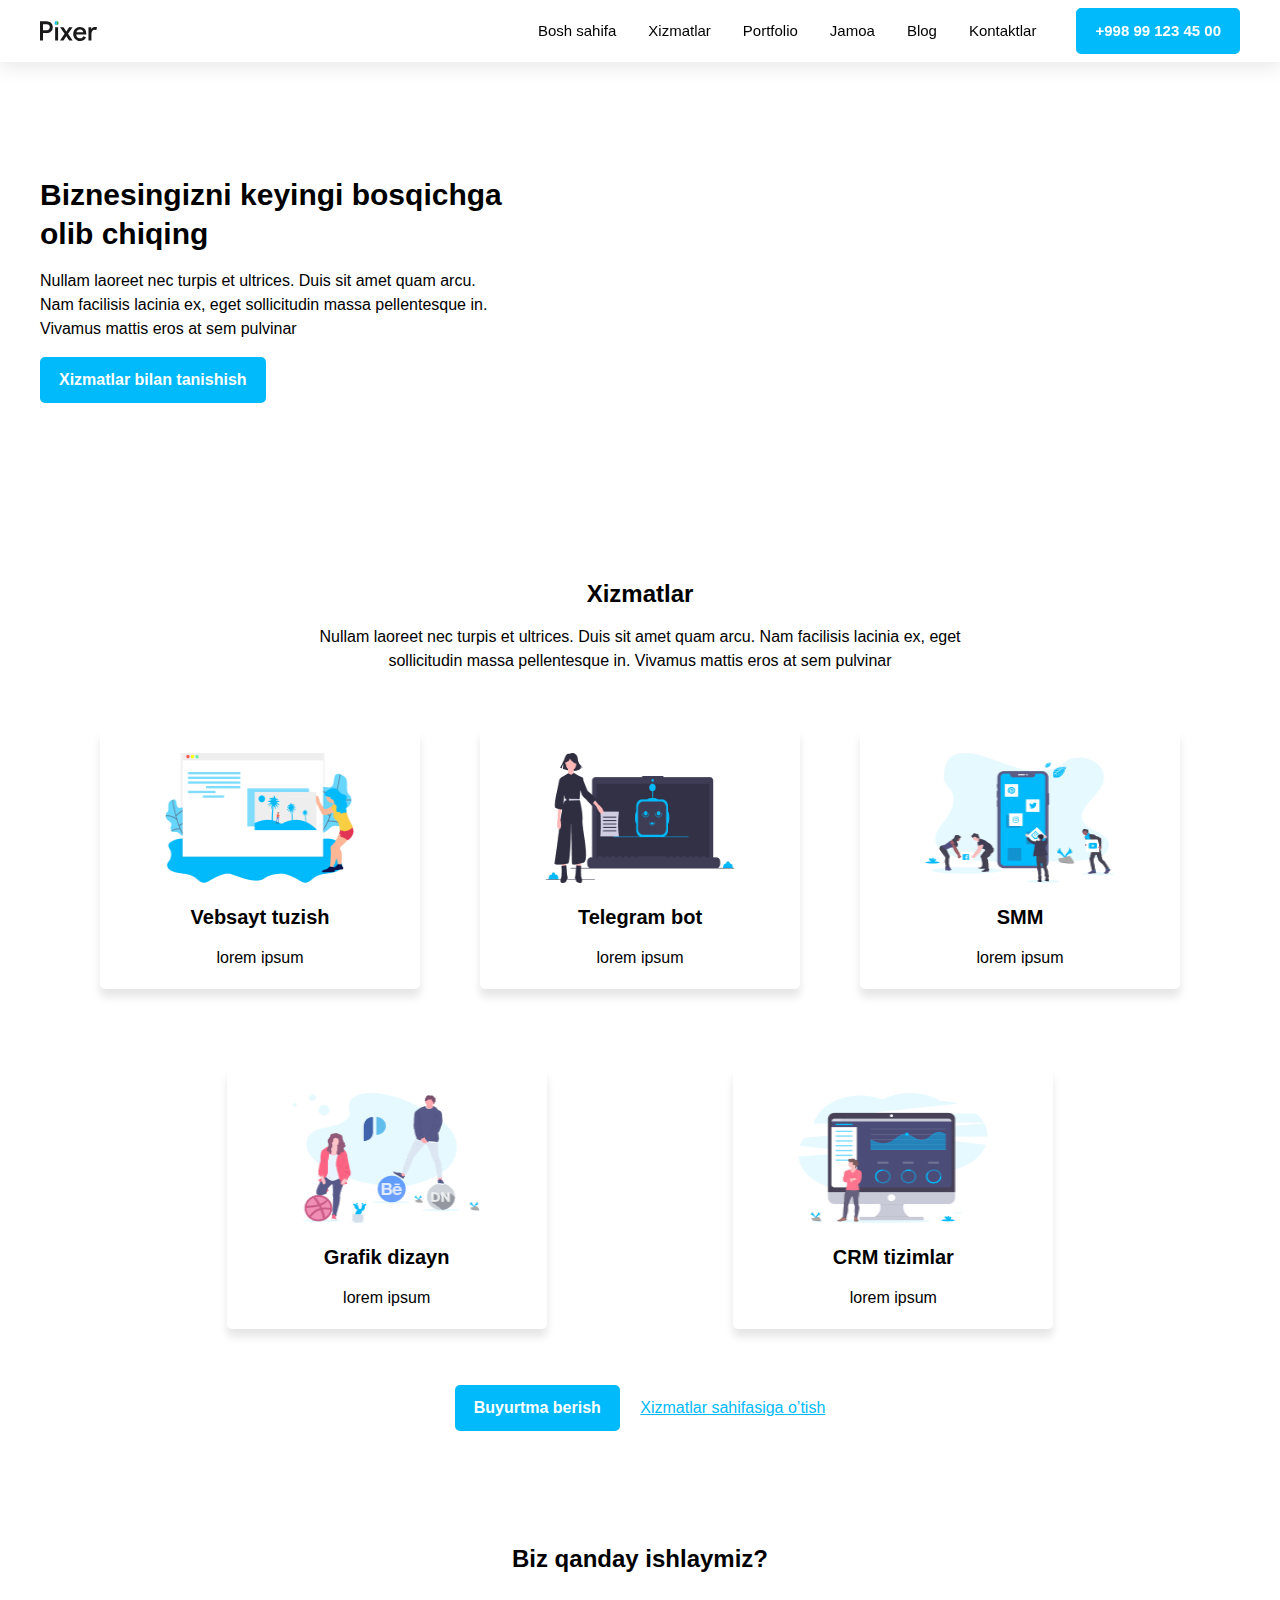
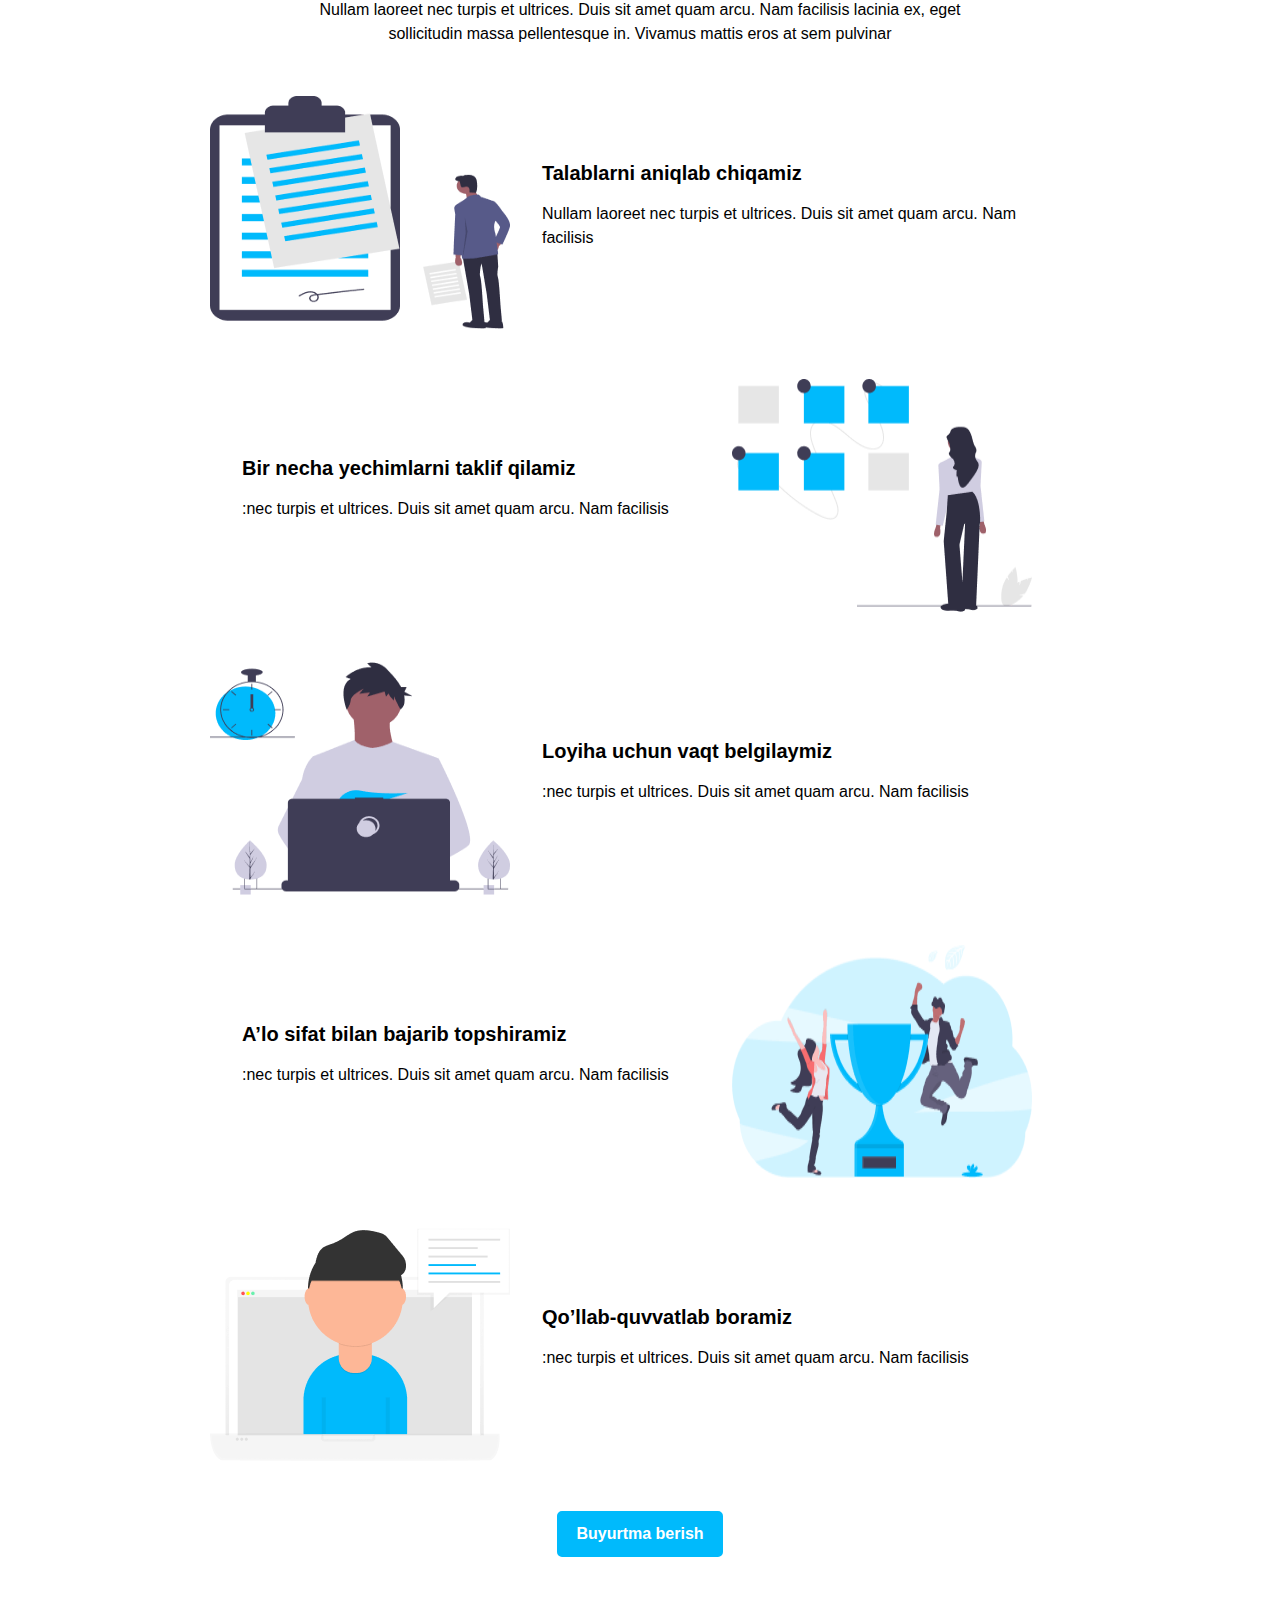
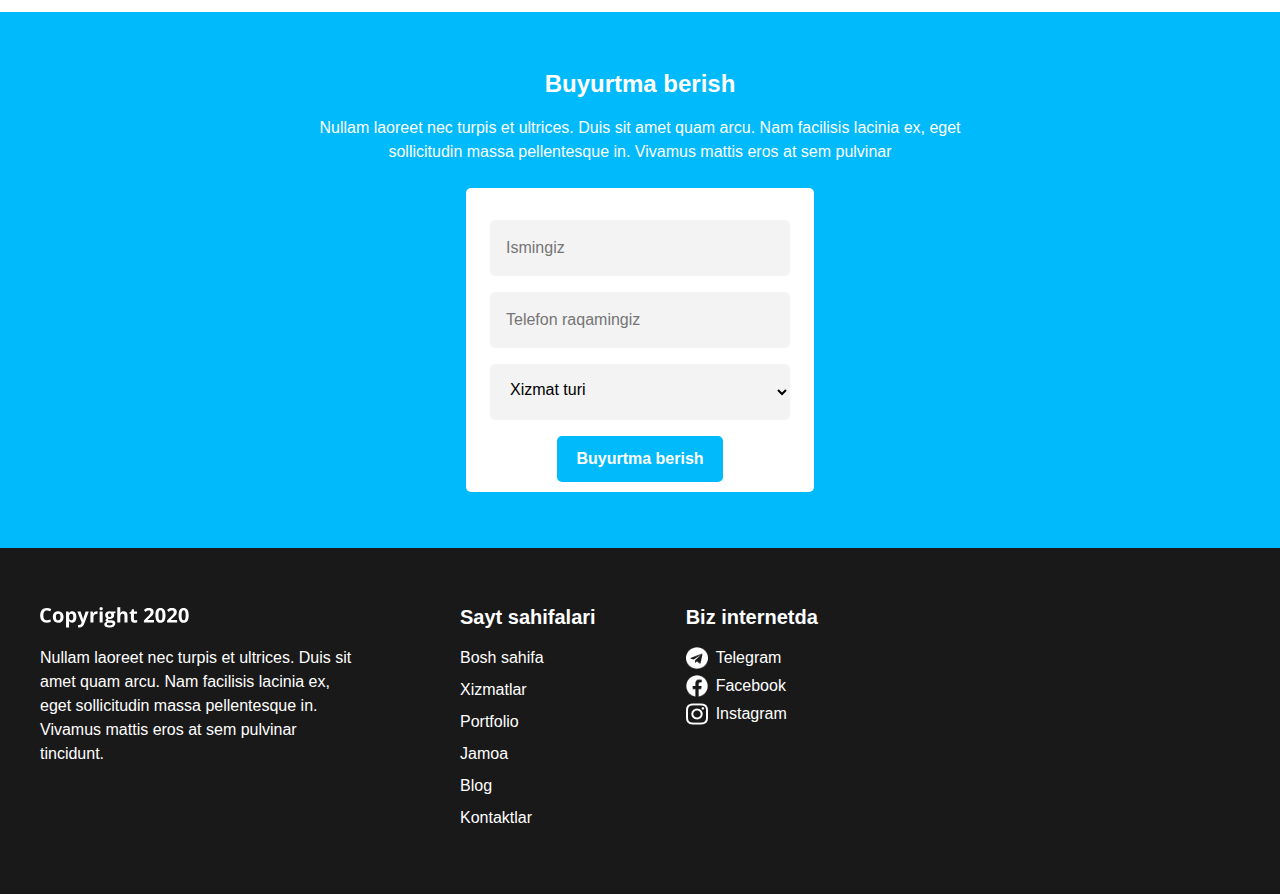
==== index.html @ 142f8827 ".git init" ====
<!DOCTYPE html>
<html class="page" lang="en">

<head>
    <meta charset="UTF-8">
    <meta http-equiv="X-UA-Compatible" content="IE=edge">
    <meta name="viewport" content="width=device-width, initial-scale=1.0">
    <title>Pixer</title>
    <link rel="stylesheet" href="./css/normalize.css">
    <link rel="stylesheet" href="./css/minify.css">
    <!-- <link rel="stylesheet" href="./css/style.css"> -->
</head>

<body>
    <!-- HEADER  -->
    <div class="header-wrapper">
        <div class="container">
            <div class="header">
                <a class="header-logo-link" href="./index.html">
                    <img class="header-logo" src="./img/site-logo.svg" alt="site logo" width="58" height="20">
                </a>
                <div class="header-pages">
                    <nav class="site-navbar">
                        <ul class="header-list">
                            <li class="header-item">
                                <a class="header-item-link" href="./index.html">Bosh sahifa</a>
                            </li>
                            <li class="header-item">
                                <a class="header-item-link" href="./services.html">Xizmatlar</a>
                            </li>
                            <li class="header-item">
                                <a class="header-item-link" href="#">Portfolio</a>
                            </li>
                            <li class="header-item">
                                <a class="header-item-link" href="#">Jamoa</a>
                            </li>
                            <li class="header-item">
                                <a class="header-item-link" href="#">Blog</a>
                            </li>
                            <li class="header-item">
                                <a class="header-item-link" href="#">Kontaktlar</a>
                            </li>
                        </ul>
                    </nav>
                    <button class="header-button" type="button">+998 99 123 45 00</button>
                </div>
            </div>
        </div>
    </div>

    <!-- MAIN -->

    <main>
        <section class="hero-wrapper">
            <div class="container">
                <div class="hero">
                    <div class="hero-content">
                        <h2 class="hero-content-heading">Biznesingizni keyingi bosqichga olib chiqing</h2>
                        <p class="hero-content-text">Nullam laoreet nec turpis et ultrices. Duis sit amet quam arcu. Nam facilisis lacinia ex, eget sollicitudin massa pellentesque in. Vivamus mattis eros at sem pulvinar</p>
                        <button class="hero-content-btn">Xizmatlar bilan tanishish</button>
                    </div>
                    <iframe class="hero-video" width="458" height="258" src="https://www.youtube.com/embed/6_pru8U2RmM" title="YouTube video player" frameborder="0" allow="accelerometer; autoplay; clipboard-write; encrypted-media; gyroscope; picture-in-picture" allowfullscreen></iframe>
                </div>
            </div>
        </section>

        <!-- SERVICE -->

        <section class="services-wrapper">
            <div class="container">
                <div class="services">
                    <h2 class="services-heading">Xizmatlar</h2>
                    <p class="services-text">Nullam laoreet nec turpis et ultrices. Duis sit amet quam arcu. Nam facilisis lacinia ex, eget <br> sollicitudin massa pellentesque in. Vivamus mattis eros at sem pulvinar</p>
                    <ul class="services-list">
                        <li class="services-item">
                            <a class="services-item-link" href="#">
                                <img class="services-item-img" src="./img/website-illustration.png" alt="website-illustration" width="190" height="130">
                                <h3 class="services-item-heading">Vebsayt tuzish</h3>
                                <span class="services-item-span">lorem ipsum</span>
                            </a>
                        </li>
                        <li class="services-item">
                            <a class="services-item-link" href="#">
                                <img class="services-item-img" src="./img/bot-illustration.png" alt="bot-illustration" width="190" height="130">
                                <h3 class="services-item-heading">Telegram bot</h3>
                                <span class="services-item-span">lorem ipsum</span>
                            </a>
                        </li>
                        <li class="services-item">
                            <a class="services-item-link" href="#">
                                <img class="services-item-img" src="./img/smm-illustration.png" alt="smm-illustration" width="190" height="130">
                                <h3 class="services-item-heading">SMM</h3>
                                <span class="services-item-span">lorem ipsum</span>
                            </a>
                        </li>
                        <li class="services-item">
                            <a class="services-item-link" href="#">
                                <img class="services-item-img" src="./img/design-illustration.png" alt="design-illustration" width="190" height="130">
                                <h3 class="services-item-heading">Grafik dizayn</h3>
                                <span class="services-item-span">lorem ipsum</span>
                            </a>
                        </li>
                        <li class="services-item">
                            <a class="services-item-link" href="#">
                                <img class="services-item-img" src="./img/crm-illustration.png" alt="crm-illustration" width="190" height="130">
                                <h3 class="services-item-heading">CRM tizimlar</h3>
                                <span class="services-item-span">lorem ipsum</span>
                            </a>
                        </li>
                    </ul>
                    <div class="services-btn-wrapper">
                        <button class="to-order-btn">Buyurtma berish</button>
                        <a class="services-link" href="./services.html">Xizmatlar sahifasiga o’tish</a>
                    </div>
                </div>
            </div>
        </section>

        <!-- WE WORK -->

        <section class="we-work-wrapper">
            <div class="container">
                <div class="we-work">
                    <h2 class="we-work-heading">Biz qanday ishlaymiz?</h2>
                    <p class="we-work-text">Nullam laoreet nec turpis et ultrices. Duis sit amet quam arcu. Nam facilisis lacinia ex, eget <br> sollicitudin massa pellentesque in. Vivamus mattis eros at sem pulvinar</p>
                    <ul class="we-work-list">
                        <li class="we-work-item">
                            <img class="we-work-item-img" src="./img/step-illlustration.png" alt="step-illlustration" width="300" height="233">
                            <div class="we-work-item-content">
                                <h3 class="item-content-heading">Talablarni aniqlab chiqamiz</h3>
                                <p class="item-content-text">Nullam laoreet nec turpis et ultrices. Duis sit amet quam arcu. Nam facilisis</p>
                            </div>
                        </li>
                        <li class="we-work-item">
                            <img class="we-work-item-img work-item-img" src="./img/several-solutions.png" alt="several-solutions" width="300" height="233">
                            <div class="we-work-item-content">
                                <h3 class="item-content-heading">Bir necha yechimlarni taklif qilamiz</h3>
                                <p class="item-content-text">:nec turpis et ultrices. Duis sit amet quam arcu. Nam facilisis</p>
                            </div>
                        </li>
                        <li class="we-work-item">
                            <img class="we-work-item-img" src="./img/project-time.png" alt="project-time" width="300" height="233">
                            <div class="we-work-item-content">
                                <h3 class="item-content-heading">Loyiha uchun vaqt belgilaymiz</h3>
                                <p class="item-content-text">:nec turpis et ultrices. Duis sit amet quam arcu. Nam facilisis</p>
                            </div>
                        </li>
                        <li class="we-work-item">
                            <img class="we-work-item-img work-item-img" src="./img/we-submit.png" alt="we-submit" width="300" height="233">
                            <div class="we-work-item-content">
                                <h3 class="item-content-heading">A’lo sifat bilan bajarib topshiramiz</h3>
                                <p class="item-content-text">:nec turpis et ultrices. Duis sit amet quam arcu. Nam facilisis</p>
                            </div>
                        </li>
                        <li class="we-work-item">
                            <img class="we-work-item-img" src="./img/we-support.png" alt="we-support" width="300" height="233">
                            <div class="we-work-item-content">
                                <h3 class="item-content-heading">Qo’llab-quvvatlab boramiz</h3>
                                <p class="item-content-text">:nec turpis et ultrices. Duis sit amet quam arcu. Nam facilisis</p>
                            </div>
                        </li>
                    </ul>
                    <button class="to-order-btn" type="button">Buyurtma berish</button>
                </div>
            </div>
        </section>

        <!-- ORDERING -->

        <section class="order-wrapper">
            <div class="container">
                <div class="order">
                    <h2 class="order-heading">Buyurtma berish</h2>
                    <p class="order-text">Nullam laoreet nec turpis et ultrices. Duis sit amet quam arcu. Nam facilisis lacinia ex, eget <br> sollicitudin massa pellentesque in. Vivamus mattis eros at sem pulvinar</p>
                    <div class="order-sign-up">
                        <form action="https://echo.htmlacademy.ru/">
                            <input class="input-name" name="name" type="text" placeholder="Ismingiz" required>
                            <input class="input-tel-number" name="phone-number" type="tel" placeholder="Telefon raqamingiz" required>
                            <select class="input-service-type" name="service_type">
                                <option value="service" selected disabled hidden>Xizmat turi</option>
                                <option value="sayt tuzish">sayt tuzish</option>
                                <option value="telegram bot tuzish">telegram bot tuzish</option>
                                <option value="CRM tizimlar">CRM tizimlar</option>
                            </select>
                            <button class="to-order-btn" type="submit">Buyurtma berish</button>
                        </form>

                    </div>
                </div>
            </div>
        </section>
    </main>

    <!-- SITE FOOTER  -->

    <footer>
        <div class="container">
            <div class="footer">
                <div class="footer-content">
                    <img class="footer-logo" src="./img/footer-logo.svg" alt="footer-logo" width="149" height="26">
                    <p class="footer-content-text">Nullam laoreet nec turpis et ultrices. Duis sit amet quam arcu. Nam facilisis lacinia ex, eget sollicitudin massa pellentesque in. Vivamus mattis eros at sem pulvinar tincidunt.</p>
                </div>
                <div class="site-pages">
                    <h3 class="site-pages-heading">Sayt sahifalari</h3>
                    <ul class="site-pages-list">
                        <li class="site-pages-item">
                            <a class="site-pages-link" href="#">Bosh sahifa</a>
                        </li>
                        <li class="site-pages-item">
                            <a class="site-pages-link" href="#">Xizmatlar</a>
                        </li>
                        <li class="site-pages-item">
                            <a class="site-pages-link" href="#">Portfolio</a>
                        </li>
                        <li class="site-pages-item">
                            <a class="site-pages-link" href="#">Jamoa</a>
                        </li>
                        <li class="site-pages-item">
                            <a class="site-pages-link" href="#">Blog</a>
                        </li>
                        <li class="site-pages-item">
                            <a class="site-pages-link" href="#">Kontaktlar</a>
                        </li>
                    </ul>
                </div>
                <div class="internet">
                    <h3 class="internet-heading">Biz internetda</h3>
                    <ul class="internet-list">
                        <li class="internet-item">
                            <a class="internet-link" href="https://t.me/muhammadalinosirov">
                                <img class="internet-item-img" src="./img/telegram.png" alt="telegram" width="22" height="22">
                                <span class="internet-item-span">Telegram</span>
                            </a>
                        </li>
                        <li class="internet-item">
                            <a class="internet-link" href="https://facebook.com/nosirov.official">
                                <img class="internet-item-img" src="./img/facebook.png" alt="facebook" width="22" height="22">
                                <span class="internet-item-span">Facebook</span>
                            </a>
                        </li>
                        <li class="internet-item">
                            <a class="internet-link" href="https://instagram.com/nosirov.official">
                                <img class="internet-item-img" src="./img/instagram.png" alt="instagram" width="22" height="22">
                                <span class="internet-item-span">Instagram</span>
                            </a>
                        </li>
                    </ul>
                </div>
            </div>
        </div>
    </footer>

</body>

</html>
---- css/minify.css ----
@font-face{font-family:'Open Sans';font-style:normal;font-weight:400;font-display:swap;src:url(../fonts/open-sans-v27-latin-regular.woff2) format('woff2'),url(../fonts/open-sans-v27-latin-regular.woff) format('woff')}@font-face{font-family:'Open Sans';font-style:normal;font-weight:700;font-display:swap;src:url(../fonts/open-sans-v27-latin-700.woff2) format('woff2'),url(../fonts/open-sans-v27-latin-700.woff) format('woff')}*{box-sizing:border-box}body{font-family:'Open Sans',sans-serif;font-weight:400}.container{width:1240px;margin-left:auto;margin-right:auto;padding-left:20px;padding-right:20px}.header-wrapper{position:fixed;left:0;right:0;top:0;background:#fff;box-shadow:0 4px 20px rgba(0,0,0,.1)}.header{display:flex;align-items:center;justify-content:space-between;height:62px}.header-logo-link{display:inline-block;text-decoration:none}.header-logo{display:block;width:58px;height:20px}.header-pages{display:flex;align-items:center;justify-content:space-between}.header-list{display:flex;align-items:center;justify-content:space-between;list-style-type:none;margin:0;padding:0}.header-item{padding:16px}.header-item:hover{box-sizing:border-box;box-shadow:0 3px #191919}.header-item:active{background-color:rgba(25,25,25,.7)}.header-item-link{display:inline-block;text-decoration:none;font-size:15px;line-height:24px;color:#000}.header-item-link:active{color:rgb(255,255,255)}.header-button{font-weight:700;font-size:15px;line-height:24px;color:#fff;padding:8px 16px;margin-left:24px;background-color:rgb(0,186,252);border:3px solid rgb(0,186,252);border-radius:5px}.header-button:hover{color:rgb(0,186,252);background:#fff;border:3px solid rgb(0,186,252);box-sizing:border-box;border-radius:5px;cursor:pointer}.header-btn:active{background-color:rgba(0,186,252,.6);color:#fff;border:3px solid rgba(0,186,252,.6);border-radius:5px}.hero{display:flex;align-items:center;justify-content:space-between;margin:160px 0}.hero-content{width:470px}.hero-content-heading{font-weight:700;font-size:30px;line-height:130%;margin:0}.hero-content-text{font-size:16px;line-height:24px;margin:0;margin:16px 0}.hero-content-btn{font-weight:700;font-size:16px;line-height:24px;color:#fff;padding:8px 16px;background-color:rgb(0,186,252);border:3px solid rgb(0,186,252);border-radius:5px}.hero-video{width:458px;height:258px}.hero-content-btn:hover{color:rgb(0,186,252);background:#fff;border:3px solid rgb(0,186,252);box-sizing:border-box;border-radius:5px;cursor:pointer}.hero-content-btn:active{background-color:rgba(0,186,252,.6);color:#fff;border:3px solid rgba(0,186,252,.6);border-radius:5px}.services{text-align:center}.services-heading{font-weight:700;font-size:24px;line-height:130%;margin:0;padding:0}.services-text{font-size:16px;line-height:24px;margin-bottom:16px}.services-list{display:flex;align-items:center;justify-content:space-evenly;flex-wrap:wrap;text-align:center;list-style-type:none;padding:0}.services-item{display:flex;flex-direction:column;padding:24px;margin:40px 0;width:320px;height:260px;background:#FFF;box-shadow:0 8px 8px rgba(0,0,0,.1);border-radius:5px}.services-item:hover{box-shadow:0 12px 21px rgba(0,0,0,.1)}.services-item:active{box-shadow:0 4px 4px rgba(0,0,0,.2)}.services-item-link{text-decoration:none}.services-item-img{width:190px;height:130px}.services-item-heading{font-weight:700;font-size:20px;line-height:130%;margin:0;margin:16px 0;text-align:center;color:#000}.services-item-span{font-size:16px;line-height:24px;margin:0;margin-bottom:24px;text-align:center;color:#000}.to-order-btn{font-weight:700;font-size:16px;line-height:24px;color:#fff;padding:8px 16px;background-color:rgb(0,186,252);border:3px solid rgb(0,186,252);border-radius:5px}.to-order-btn:hover{color:#00bafc;background:#fff;border:3px solid rgb(0,186,252);box-sizing:border-box;border-radius:5px;cursor:pointer}.to-order-btn:active{background-color:rgba(0,186,252,.6);color:#fff;border:3px solid rgba(0,186,252,.6);border-radius:5px}.services-link{font-size:16px;line-height:24px;margin-left:16px;text-align:center;text-decoration-line:underline;color:rgb(0,186,252)}.we-work{text-align:center;padding-top:112px;padding-bottom:55px}.we-work-heading{font-weight:700;font-size:24px;line-height:130%;margin:0}.we-work-text{font-size:16px;line-height:24px;margin:24px 0}.we-work-list{list-style-type:none}.we-work-item{display:flex;align-items:center;margin:50px 0;margin-left:130px}.we-work-item-img{width:300px;height:233px}.we-work-item-content{margin-left:32px}.item-content-heading{font-weight:700;font-size:20px;line-height:130%;text-align:left;margin:0}.item-content-text{font-size:16px;line-height:24px;text-align:left;margin:0;margin-top:8px;width:490px}.work-item-img{order:2}.order-wrapper{display:flex;text-align:center;padding:56px 0;background-color:rgb(0,186,252)}.order-heading{font-weight:700;font-size:24px;line-height:130%;margin:0;text-align:center;color:rgb(255,255,255)}.order-text{font-size:16px;line-height:150%;margin:0;margin-top:16px;margin-bottom:24px;text-align:center;color:#FFF}.order-sign-up{background-color:#fff;width:348px;height:304px;padding:16px;margin-left:auto;margin-right:auto;border-radius:5px}.input-name{display:flex;flex-direction:column;align-items:flex-start;padding:16px;margin-top:16px;margin-left:auto;margin-right:auto;width:300px;height:56px;background:rgb(243,243,243);border:none;border-radius:5px}.input-tel-number{display:flex;flex-direction:column;align-items:flex-start;padding:16px;margin-top:16px;margin-left:auto;margin-right:auto;width:300px;height:56px;background:rgb(243,243,243);border:none;border-radius:5px}.input-service-type{display:flex;flex-direction:column;align-items:flex-start;padding:16px;margin:16px;margin-left:auto;margin-right:auto;width:300px;height:56px;background:rgb(243,243,243);border:none;border-radius:5px}footer{background-color:#191919}.footer{display:flex;justify-content:flex-start;padding:56px 0}.footer-content{width:320px}.footer-logo{display:block}.footer-content-text{font-size:16px;line-height:150%;color:#fff}.site-pages{margin-left:100px;text-align:left}.site-pages-heading{font-weight:700;font-size:20px;line-height:130%;color:#fff;margin:0}.site-pages-list{list-style-type:none;padding:0;margin:0;margin-top:16px}.site-pages-item{margin-bottom:8px}.site-pages-link{text-decoration:none;font-size:16px;line-height:24px;color:#fff}.site-pages-link:hover{color:#00bafc}.site-pages-link:active{color:#00bafc;opacity:.6}.internet{margin-left:90px}.internet-heading{font-weight:700;font-size:20px;line-height:130%;margin:0;margin-bottom:16px;color:#fff}.internet-list{list-style-type:none;padding:0;margin:0}.internet-item{margin:4px 0}.internet-link{display:flex;align-items:center;text-decoration:none;font-size:16px;line-height:24px;color:#fff}.internet-link:hover{color:#00bafc}.internet-link:active{color:#00bafc;opacity:.6}.internet-item-span{margin-left:8px}.service{padding-top:72px}.service-heading{font-weight:700;text-align:center;font-size:40px;line-height:130%;margin:0;color:#000}.service-text{font-weight:400;width:880px;font-size:16px;line-height:24px;text-align:center;margin:0;margin-top:16px;margin-right:auto;margin-left:auto;padding-bottom:72px}.service-list{list-style-type:none;padding:0;margin:0;padding-top:80px;padding-bottom:20px;background-color:#f4f4f4}.service-item{display:flex;justify-content:space-between;width:804px;padding-top:32px;padding-left:32px;padding-bottom:64px;margin-bottom:64px;margin-left:auto;margin-right:auto;background-color:#fff;border-radius:5px}.item-content-heading{font-weight:700;font-size:20px;line-height:130%;margin:0;margin-bottom:16px}.item-content-text{font-weight:400;font-size:16px;line-height:24px;margin:0;margin-bottom:16px}.content-list{margin:0;padding:0;padding-left:17px;padding-bottom:16px}.content-item{margin-bottom:8px}.content-item-link{text-decoration:none;font-weight:400;font-size:16px;line-height:24px;color:#000}
---- css/style.css ----
/* SITE FONTS  */

@font-face {
    font-family: 'Open Sans';
    font-style: normal;
    font-weight: 400;
    font-display: swap;
    src: url('../fonts/open-sans-v27-latin-regular.woff2') format('woff2'), url('../fonts/open-sans-v27-latin-regular.woff') format('woff');
}

@font-face {
    font-family: 'Open Sans';
    font-style: normal;
    font-weight: 700;
    font-display: swap;
    src: url('../fonts/open-sans-v27-latin-700.woff2') format('woff2'), url('../fonts/open-sans-v27-latin-700.woff') format('woff');
}

* {
    box-sizing: border-box;
}

body {
    font-family: 'Open Sans', sans-serif;
    font-weight: normal;
}

.container {
    width: 1240px;
    margin-left: auto;
    margin-right: auto;
    padding-left: 20px;
    padding-right: 20px;
}


/* HEADER  */

.header-wrapper {
    position: fixed;
    left: 0px;
    right: 0px;
    top: 0px;
    background: #ffffff;
    box-shadow: 0px 4px 20px rgba(0, 0, 0, 0.1);
}

.header {
    display: flex;
    align-items: center;
    justify-content: space-between;
    height: 62px;
}

.header-logo-link {
    display: inline-block;
    text-decoration: none;
}

.header-logo {
    display: block;
    width: 58px;
    height: 20px;
}

.header-pages {
    display: flex;
    align-items: center;
    justify-content: space-between;
}

.header-list {
    display: flex;
    align-items: center;
    justify-content: space-between;
    list-style-type: none;
    margin: 0;
    padding: 0;
}

.header-item {
    padding: 16px;
}

.header-item:hover {
    box-sizing: border-box;
    box-shadow: 0px 3px #191919;
}

.header-item:active {
    background-color: rgba(25, 25, 25, 0.7);
}

.header-item-link {
    display: inline-block;
    text-decoration: none;
    font-size: 15px;
    line-height: 24px;
    color: #000000;
}

.header-item-link:active {
    color: rgb(255, 255, 255);
}

.header-button {
    font-weight: bold;
    font-size: 15px;
    line-height: 24px;
    color: #ffffff;
    padding: 8px 16px;
    margin-left: 24px;
    background-color: rgb(0, 186, 252);
    border: 3px solid rgb(0, 186, 252);
    border-radius: 5px;
}

.header-button:hover {
    color: rgb(0, 186, 252);
    background: #ffffff;
    border: 3px solid rgb(0, 186, 252);
    box-sizing: border-box;
    border-radius: 5px;
    cursor: pointer;
}

.header-btn:active {
    background-color: rgba(0, 186, 252, 0.6);
    color: #ffffff;
    border: 3px solid rgba(0, 186, 252, 0.6);
    border-radius: 5px;
}

.hero {
    display: flex;
    align-items: center;
    justify-content: space-between;
    margin: 160px 0px;
}

.hero-content {
    width: 470px;
}

.hero-content-heading {
    font-weight: bold;
    font-size: 30px;
    line-height: 130%;
    margin: 0;
}

.hero-content-text {
    font-size: 16px;
    line-height: 24px;
    margin: 0;
    margin: 16px 0px;
}

.hero-content-btn {
    font-weight: bold;
    font-size: 16px;
    line-height: 24px;
    color: #ffffff;
    padding: 8px 16px;
    background-color: rgb(0, 186, 252);
    border: 3px solid rgb(0, 186, 252);
    border-radius: 5px;
}

.hero-video {
    width: 458px;
    height: 258px;
}

.hero-content-btn:hover {
    color: rgb(0, 186, 252);
    background: #ffffff;
    border: 3px solid rgb(0, 186, 252);
    box-sizing: border-box;
    border-radius: 5px;
    cursor: pointer;
}

.hero-content-btn:active {
    background-color: rgba(0, 186, 252, 0.6);
    color: #ffffff;
    border: 3px solid rgba(0, 186, 252, 0.6);
    border-radius: 5px;
}

.services {
    text-align: center;
}

.services-heading {
    font-weight: bold;
    font-size: 24px;
    line-height: 130%;
    margin: 0;
    padding: 0;
}

.services-text {
    font-size: 16px;
    line-height: 24px;
    margin-bottom: 16px;
}

.services-list {
    display: flex;
    align-items: center;
    justify-content: space-evenly;
    flex-wrap: wrap;
    text-align: center;
    list-style-type: none;
    padding: 0;
}

.services-item {
    display: flex;
    flex-direction: column;
    padding: 24px;
    margin: 40px 0px;
    width: 320px;
    height: 260px;
    background: #FFFFFF;
    box-shadow: 0px 8px 8px rgba(0, 0, 0, 0.1);
    border-radius: 5px;
}

.services-item:hover {
    box-shadow: 0px 12px 21px rgba(0, 0, 0, 0.1);
}

.services-item:active {
    box-shadow: 0px 4px 4px rgba(0, 0, 0, 0.2);
}

.services-item-link {
    text-decoration: none;
}

.services-item-img {
    width: 190px;
    height: 130px;
}

.services-item-heading {
    font-weight: bold;
    font-size: 20px;
    line-height: 130%;
    margin: 0;
    margin: 16px 0px;
    text-align: center;
    color: #000000;
}

.services-item-span {
    font-size: 16px;
    line-height: 24px;
    margin: 0;
    margin-bottom: 24px;
    text-align: center;
    color: #000000;
}

.to-order-btn {
    font-weight: bold;
    font-size: 16px;
    line-height: 24px;
    color: #ffffff;
    padding: 8px 16px;
    background-color: rgb(0, 186, 252);
    border: 3px solid rgb(0, 186, 252);
    border-radius: 5px;
}

.to-order-btn:hover {
    color: #00bafc;
    background: #ffffff;
    border: 3px solid rgb(0, 186, 252);
    box-sizing: border-box;
    border-radius: 5px;
    cursor: pointer;
}

.to-order-btn:active {
    background-color: rgba(0, 186, 252, 0.6);
    color: #ffffff;
    border: 3px solid rgba(0, 186, 252, 0.6);
    border-radius: 5px;
}

.services-link {
    font-size: 16px;
    line-height: 24px;
    margin-left: 16px;
    text-align: center;
    text-decoration-line: underline;
    color: rgb(0, 186, 252);
}


/* WE-WORK */

.we-work {
    text-align: center;
    padding-top: 112px;
    padding-bottom: 55px;
}

.we-work-heading {
    font-weight: bold;
    font-size: 24px;
    line-height: 130%;
    margin: 0;
}

.we-work-text {
    font-size: 16px;
    line-height: 24px;
    margin: 24px 0px;
}

.we-work-list {
    list-style-type: none;
}

.we-work-item {
    display: flex;
    align-items: center;
    margin: 50px 0px;
    margin-left: 130px;
}

.we-work-item-img {
    width: 300px;
    height: 233px;
}

.we-work-item-content {
    margin-left: 32px;
}

.item-content-heading {
    font-weight: bold;
    font-size: 20px;
    line-height: 130%;
    text-align: left;
    margin: 0;
}

.item-content-text {
    font-size: 16px;
    line-height: 24px;
    text-align: left;
    margin: 0;
    margin-top: 8px;
    width: 490px;
}

.work-item-img {
    order: 2;
}


/* ORDER */

.order-wrapper {
    display: flex;
    text-align: center;
    padding: 56px 0px;
    background-color: rgb(0, 186, 252);
}

.order-heading {
    font-weight: bold;
    font-size: 24px;
    line-height: 130%;
    margin: 0;
    text-align: center;
    color: rgb(255, 255, 255);
}

.order-text {
    font-size: 16px;
    line-height: 150%;
    margin: 0;
    margin-top: 16px;
    margin-bottom: 24px;
    text-align: center;
    color: #FFFFFF;
}

.order-sign-up {
    background-color: #ffffff;
    width: 348px;
    height: 304px;
    padding: 16px;
    margin-left: auto;
    margin-right: auto;
    border-radius: 5px;
}

.input-name {
    display: flex;
    flex-direction: column;
    align-items: flex-start;
    padding: 16px;
    margin-top: 16px;
    margin-left: auto;
    margin-right: auto;
    width: 300px;
    height: 56px;
    background: rgb(243, 243, 243);
    border: none;
    border-radius: 5px;
}

.input-tel-number {
    display: flex;
    flex-direction: column;
    align-items: flex-start;
    padding: 16px;
    margin-top: 16px;
    margin-left: auto;
    margin-right: auto;
    width: 300px;
    height: 56px;
    background: rgb(243, 243, 243);
    border: none;
    border-radius: 5px;
}

.input-service-type {
    display: flex;
    flex-direction: column;
    align-items: flex-start;
    padding: 16px;
    margin: 16px;
    margin-left: auto;
    margin-right: auto;
    width: 300px;
    height: 56px;
    background: rgb(243, 243, 243);
    border: none;
    border-radius: 5px;
}


/* SITE FOOTER  */

footer {
    background-color: #191919;
}

.footer {
    display: flex;
    justify-content: flex-start;
    padding: 56px 0px;
}

.footer-content {
    width: 320px;
}

.footer-logo {
    display: block;
}

.footer-content-text {
    font-size: 16px;
    line-height: 150%;
    color: #ffffff;
}

.site-pages {
    margin-left: 100px;
    text-align: left;
}

.site-pages-heading {
    font-weight: bold;
    font-size: 20px;
    line-height: 130%;
    color: #ffffff;
    margin: 0;
}

.site-pages-list {
    list-style-type: none;
    padding: 0;
    margin: 0;
    margin-top: 16px;
}

.site-pages-item {
    margin-bottom: 8px;
}

.site-pages-link {
    text-decoration: none;
    font-size: 16px;
    line-height: 24px;
    color: #ffffff;
}

.site-pages-link:hover {
    color: #00bafc;
}

.site-pages-link:active {
    color: #00bafc;
    opacity: 0.6;
}

.internet {
    margin-left: 90px;
}

.internet-heading {
    font-weight: bold;
    font-size: 20px;
    line-height: 130%;
    margin: 0;
    margin-bottom: 16px;
    color: #ffffff;
}

.internet-list {
    list-style-type: none;
    padding: 0;
    margin: 0;
}

.internet-item {
    margin: 4px 0px;
}

.internet-link {
    display: flex;
    align-items: center;
    text-decoration: none;
    font-size: 16px;
    line-height: 24px;
    color: #ffffff;
}

.internet-link:hover {
    color: #00bafc;
}

.internet-link:active {
    color: #00bafc;
    opacity: 0.6;
}

.internet-item-span {
    margin-left: 8px;
}


/* SERVICE  */

.service {
    padding-top: 72px;
}

.service-heading {
    font-weight: bold;
    text-align: center;
    font-size: 40px;
    line-height: 130%;
    margin: 0px;
    color: #000000;
}

.service-text {
    font-weight: normal;
    width: 880px;
    font-size: 16px;
    line-height: 24px;
    text-align: center;
    margin: 0;
    margin-top: 16px;
    margin-right: auto;
    margin-left: auto;
    padding-bottom: 72px;
}

.service-list {
    list-style-type: none;
    padding: 0;
    margin: 0;
    padding-top: 80px;
    padding-bottom: 20px;
    background-color: #f4f4f4;
}

.service-item {
    display: flex;
    justify-content: space-between;
    width: 804px;
    padding-top: 32px;
    padding-left: 32px;
    padding-bottom: 64px;
    margin-bottom: 64px;
    margin-left: auto;
    margin-right: auto;
    background-color: #ffffff;
    border-radius: 5px;
}

.item-content-heading {
    font-weight: bold;
    font-size: 20px;
    line-height: 130%;
    margin: 0;
    margin-bottom: 16px;
}

.item-content-text {
    font-weight: normal;
    font-size: 16px;
    line-height: 24px;
    margin: 0;
    margin-bottom: 16px;
}

.content-list {
    margin: 0;
    padding: 0;
    padding-left: 17px;
    padding-bottom: 16px;
}

.content-item {
    margin-bottom: 8px;
}

.content-item-link {
    text-decoration: none;
    font-weight: normal;
    font-size: 16px;
    line-height: 24px;
    color: #000000;
}
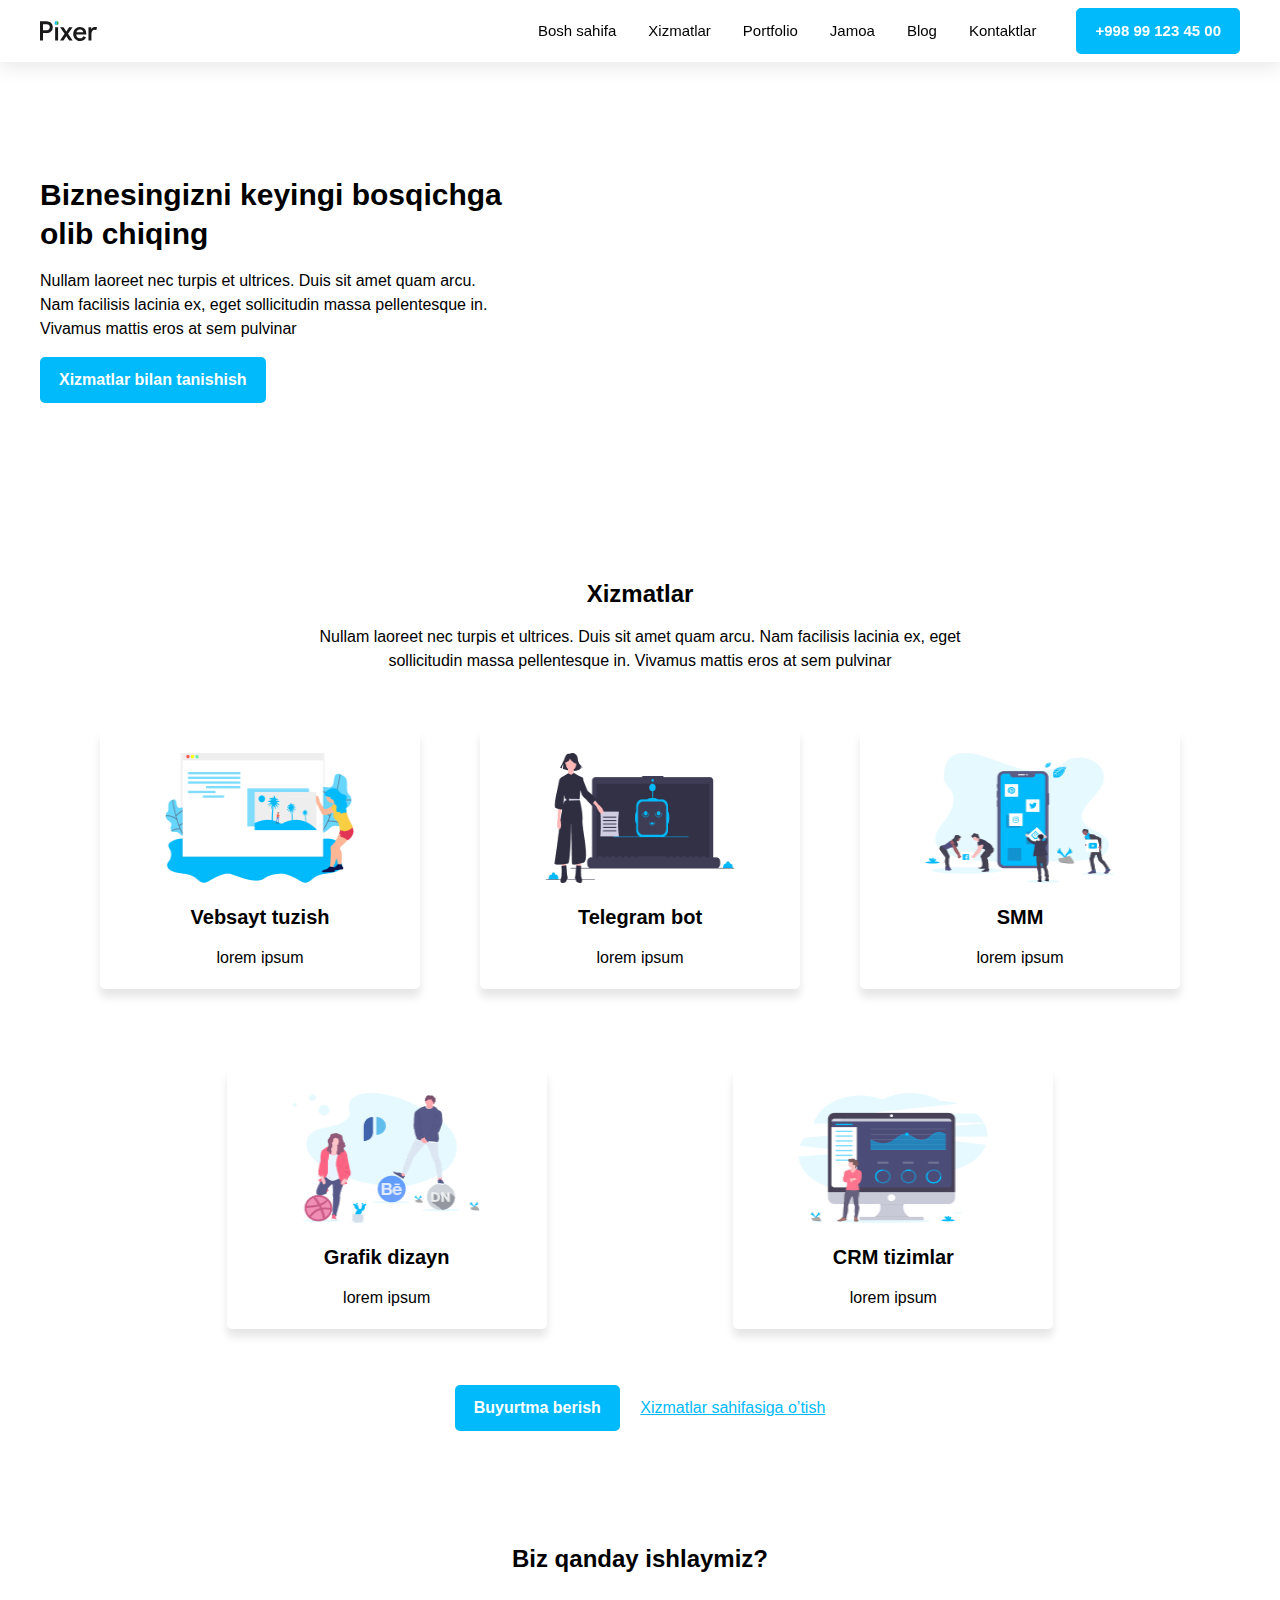
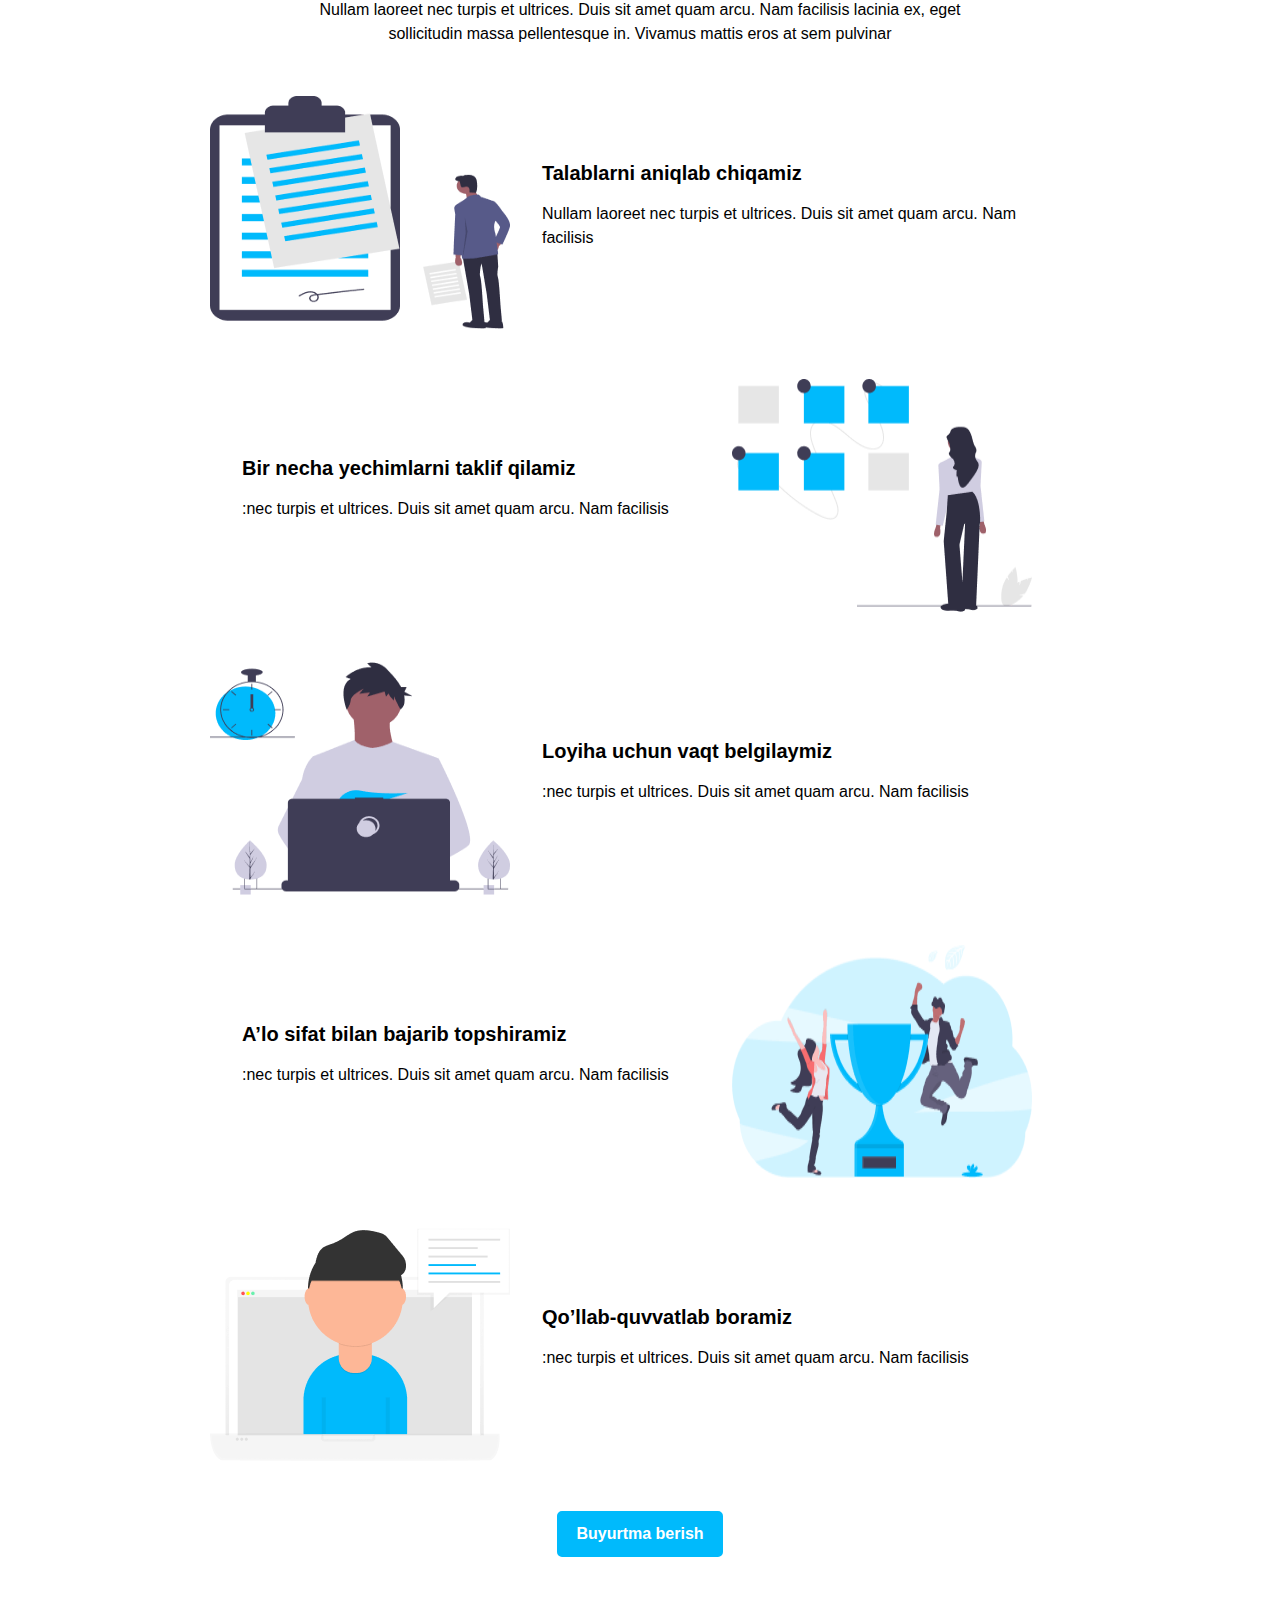
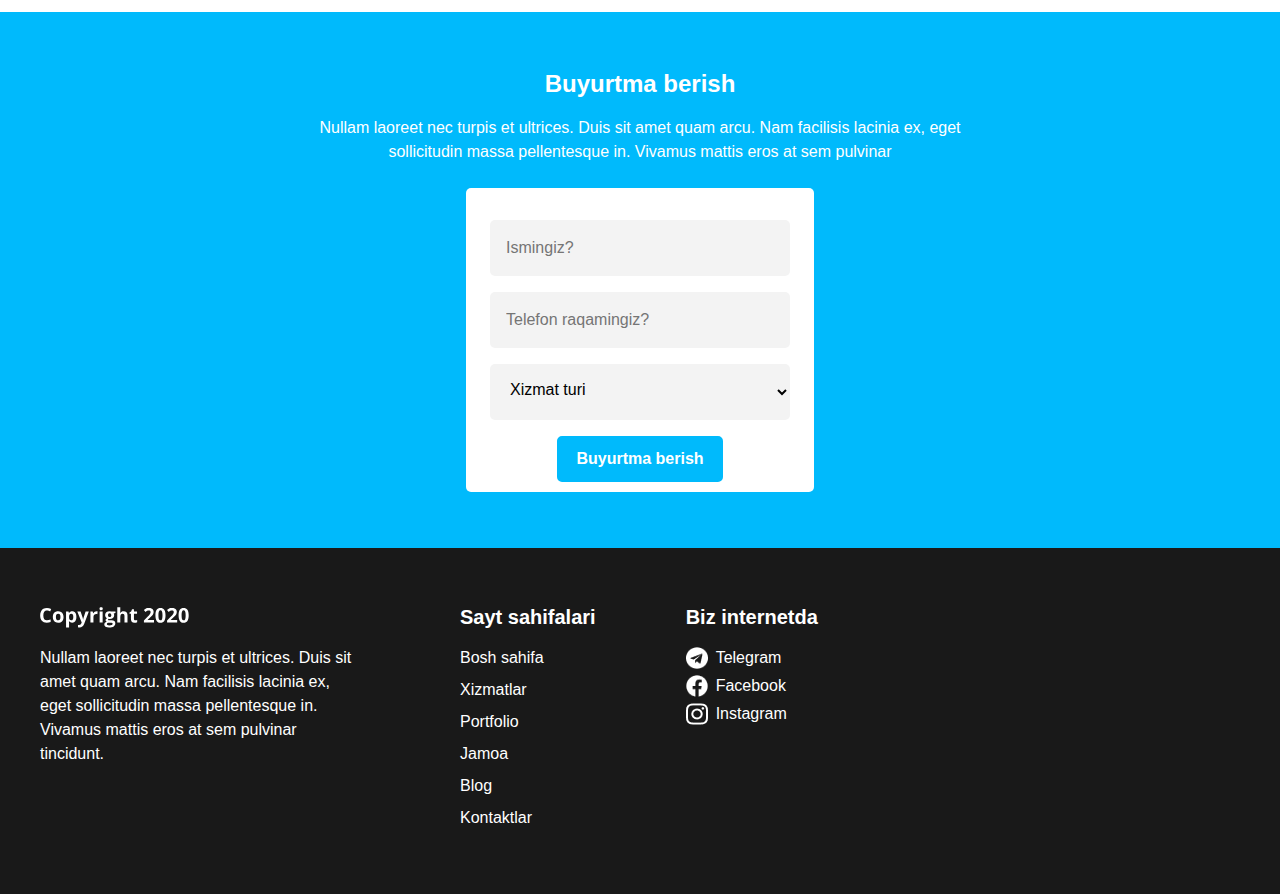
==== commit 97041808: "Add new services" ====
--- a/index.html
+++ b/index.html
@@ -165,7 +165,7 @@
             </div>
         </section>
 
-        <!-- ORDERING -->
+        <!-- ORDER -->
 
         <section class="order-wrapper">
             <div class="container">
@@ -174,12 +174,12 @@
                     <p class="order-text">Nullam laoreet nec turpis et ultrices. Duis sit amet quam arcu. Nam facilisis lacinia ex, eget <br> sollicitudin massa pellentesque in. Vivamus mattis eros at sem pulvinar</p>
                     <div class="order-sign-up">
                         <form action="https://echo.htmlacademy.ru/">
-                            <input class="input-name" name="name" type="text" placeholder="Ismingiz" required>
-                            <input class="input-tel-number" name="phone-number" type="tel" placeholder="Telefon raqamingiz" required>
+                            <input class="input-name" name="name" type="text" placeholder="Ismingiz?" required>
+                            <input class="input-tel-number" name="phone-number" type="tel" placeholder="Telefon raqamingiz?" required>
                             <select class="input-service-type" name="service_type">
                                 <option value="service" selected disabled hidden>Xizmat turi</option>
-                                <option value="sayt tuzish">sayt tuzish</option>
-                                <option value="telegram bot tuzish">telegram bot tuzish</option>
+                                <option value="Sayt tuzish">Sayt tuzish</option>
+                                <option value="Telegram bot tuzish">Telegram bot tuzish</option>
                                 <option value="CRM tizimlar">CRM tizimlar</option>
                             </select>
                             <button class="to-order-btn" type="submit">Buyurtma berish</button>
